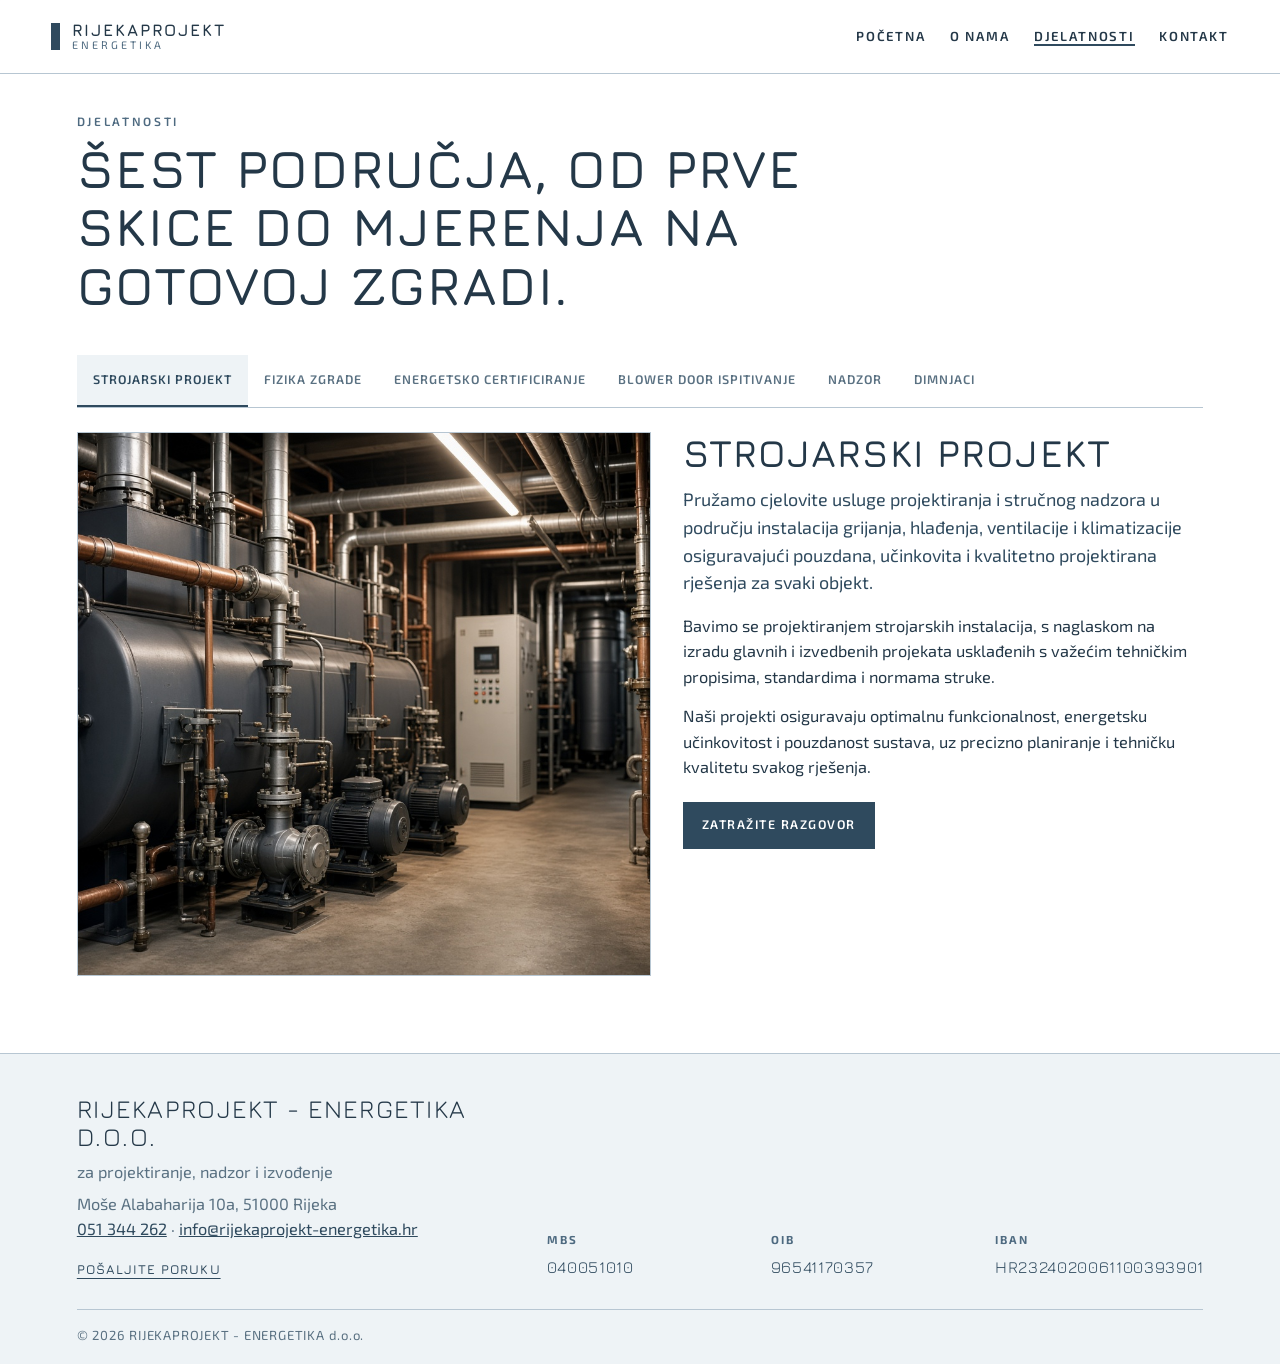
==== djelatnosti.html @ 8dcd2c35 "Initial commit" ====
<!DOCTYPE html>
<html lang="hr">
<head>
    <meta charset="UTF-8">
    <meta name="viewport" content="width=device-width, initial-scale=1">
    <title>Djelatnosti · Rijekaprojekt Energetika</title>
    <meta name="description" content="Strojarski projekt, fizika zgrade, energetsko certificiranje, blower door ispitivanje, nadzor i dimnjaci.">
    <link rel="icon" href="assets/favicon.svg" type="image/svg+xml">
    <link rel="preconnect" href="https://fonts.googleapis.com">
    <link rel="preconnect" href="https://fonts.gstatic.com" crossorigin>
    <link href="https://fonts.googleapis.com/css2?family=Exo+2:wght@400;500;600;700&family=Jura:wght@500;600;700&display=swap" rel="stylesheet">
    <link rel="stylesheet" href="assets/css/style.css?v=1795104885">
    </head>
<body class="page-services">
<a class="skip-link" href="#sadrzaj">Preskoči na sadržaj</a>
<header class="site-nav">
    <a class="brand" href="index.html">
        <span class="brand-mark" aria-hidden="true"></span>
        <span class="brand-text">
            <strong>Rijekaprojekt</strong>
            <small>Energetika</small>
        </span>
    </a>
    <button class="nav-toggle" type="button" aria-expanded="false" aria-controls="glavni-izbornik">
        <span class="nav-toggle-lines" aria-hidden="true"></span>
        <span class="visually-hidden">Izbornik</span>
    </button>
    <nav id="glavni-izbornik" class="nav-links" aria-label="Glavni izbornik">
                    <a
                href="index.html"
                            >Početna</a>
                    <a
                href="o-nama.html"
                            >O nama</a>
                    <a
                href="djelatnosti.html"
                aria-current="page"            >Djelatnosti</a>
                    <a
                href="kontakt.html"
                            >Kontakt</a>
            </nav>
</header>
        <main id="sadrzaj" class="page-main">
    <header class="page-intro">
        <p class="eyebrow">Djelatnosti</p>
        <h1>Šest područja, od prve skice do mjerenja na gotovoj zgradi.</h1>
    </header>

    <div class="service-tabs" data-tabs>
        <div class="tablist" role="tablist" aria-label="Djelatnosti">
                                            <button
                    class="tab"
                    type="button"
                    role="tab"
                    id="tab-strojarski-projekt"
                    data-slug="strojarski-projekt"
                    aria-controls="panel-strojarski-projekt"
                    aria-selected="false"
                    tabindex="-1"
                >Strojarski projekt</button>
                                            <button
                    class="tab"
                    type="button"
                    role="tab"
                    id="tab-fizika-zgrade"
                    data-slug="fizika-zgrade"
                    aria-controls="panel-fizika-zgrade"
                    aria-selected="false"
                    tabindex="-1"
                >Fizika zgrade</button>
                                            <button
                    class="tab"
                    type="button"
                    role="tab"
                    id="tab-energetsko-certificiranje"
                    data-slug="energetsko-certificiranje"
                    aria-controls="panel-energetsko-certificiranje"
                    aria-selected="false"
                    tabindex="-1"
                >Energetsko certificiranje</button>
                                            <button
                    class="tab"
                    type="button"
                    role="tab"
                    id="tab-blower-door-ispitivanje"
                    data-slug="blower-door-ispitivanje"
                    aria-controls="panel-blower-door-ispitivanje"
                    aria-selected="false"
                    tabindex="-1"
                >Blower door ispitivanje</button>
                                            <button
                    class="tab"
                    type="button"
                    role="tab"
                    id="tab-nadzor"
                    data-slug="nadzor"
                    aria-controls="panel-nadzor"
                    aria-selected="false"
                    tabindex="-1"
                >Nadzor</button>
                                            <button
                    class="tab"
                    type="button"
                    role="tab"
                    id="tab-dimnjaci"
                    data-slug="dimnjaci"
                    aria-controls="panel-dimnjaci"
                    aria-selected="false"
                    tabindex="-1"
                >Dimnjaci</button>
                    </div>

                                <section
                class="tab-panel"
                role="tabpanel"
                id="panel-strojarski-projekt"
                aria-labelledby="tab-strojarski-projekt"
                hidden
            >
                <figure>
                    <img src="assets/images/services/strojarski-projekt.jpg" alt="Kotlovnica s bojlerima, bakrenim cijevima, crpkama i razvodnim ormarom">
                </figure>
                <div class="tab-copy">
                    <h2>Strojarski projekt</h2>
                                            <p class="tab-lead">Pružamo cjelovite usluge projektiranja i stručnog nadzora u području instalacija grijanja, hlađenja, ventilacije i klimatizacije osiguravajući pouzdana, učinkovita i kvalitetno projektirana rješenja za svaki objekt.</p>
                                                    <p>Bavimo se projektiranjem strojarskih instalacija, s naglaskom na izradu glavnih i izvedbenih projekata usklađenih s važećim tehničkim propisima, standardima i normama struke.</p>
                                                    <p>Naši projekti osiguravaju optimalnu funkcionalnost, energetsku učinkovitost i pouzdanost sustava, uz precizno planiranje i tehničku kvalitetu svakog rješenja.</p>
                                                                <a class="button" href="kontakt.html">Zatražite razgovor</a>
                </div>
            </section>
                                <section
                class="tab-panel"
                role="tabpanel"
                id="panel-fizika-zgrade"
                aria-labelledby="tab-fizika-zgrade"
                hidden
            >
                <figure>
                    <img src="assets/images/services/fizika-zgrade.jpg" alt="Presjek suvremenog pročelja s toplinskom izolacijom i tihim unutarnjim prostorom">
                </figure>
                <div class="tab-copy">
                    <h2>Fizika zgrade</h2>
                                                                        <h3>Projektiranje toplinske zaštite</h3>
                            <p>Projektiramo toplinsku zaštitu zgrada kako bi se smanjili gubici energije, troškove grijanja i hlađenja te osigurali stabilnu unutarnju temperaturu tijekom cijele godine.</p>
                                                    <h3>Projektiranje zvučne zaštite</h3>
                            <p>Projektiramo rješenja koja smanjuju prodor buke izvana i između prostorija, čime se povećava privatnost i osigurava mirniji i ugodniji boravak.</p>
                                                    <h3>Kombinirano projektiranje toplinske i zvučne zaštite</h3>
                            <p>Kombiniranim pristupom toplinskoj i zvučnoj zaštiti osiguravamo energetsku učinkovitost, akustičku udobnost i usklađenost sa zakonskim propisima.</p>
                                                                <a class="button" href="kontakt.html">Zatražite razgovor</a>
                </div>
            </section>
                                <section
                class="tab-panel"
                role="tabpanel"
                id="panel-energetsko-certificiranje"
                aria-labelledby="tab-energetsko-certificiranje"
                hidden
            >
                <figure>
                    <img src="assets/images/services/energetsko-certificiranje.jpg" alt="Pročelje stambene zgrade u termovizijskim bojama koje pokazuju gubitak topline">
                </figure>
                <div class="tab-copy">
                    <h2>Energetsko certificiranje</h2>
                                            <p class="tab-lead">Pružamo stručne usluge energetskog certificiranja i energetskih pregleda zgrada s jednostavnim i složenim tehničkim sustavom, analizu potrošnje energenata, savjetovanja o poboljšanju energetske učinkovitosti zgrada te pripremu i izdavanje zakonski propisane dokumentacije.</p>
                                                                <a class="button" href="kontakt.html">Zatražite razgovor</a>
                </div>
            </section>
                                <section
                class="tab-panel"
                role="tabpanel"
                id="panel-blower-door-ispitivanje"
                aria-labelledby="tab-blower-door-ispitivanje"
                hidden
            >
                <figure>
                    <img src="assets/images/services/blower-door.jpg" alt="Ventilator za ispitivanje zrakopropusnosti ugrađen u vrata kuće">
                </figure>
                <div class="tab-copy">
                    <h2>Blower door ispitivanje</h2>
                                            <p class="tab-lead">Blower door test je precizna dijagnostička metoda kojom mjerimo zrakopropusnost zgrada. Omogućuje otkrivanje svih mjesta kroz koja zrak može neplanirano ulaziti ili izlaziti iz prostora — spojeva zidova, vrata i prozora, prodora instalacija i pukotina.</p>
                                                    <p>Ispitivanjem se provjerava kvaliteta brtvljenja zgrade, a zadovoljavanjem propisanih standarda utječe se na povećanje energetske učinkovitosti, smanjenje troškova grijanja i hlađenja te poboljšanje udobnosti unutarnjeg prostora.</p>
                                                    <p>Ugradnja prozora, vrata i ostakljenih stijena mora biti izvedena prema RAL principima kako bi se osigurala visoka razina brtvljenja spojeva između krila i okvira te okvira i građevinskog otvora. Time se postiže minimalna razina zrakopropusnosti i dugoročno sprječava pojava površinske kondenzacije uzrokovane toplinskim mostom kao i pojava građevinskih šteta zbog unutrašnje kondenzacije.</p>
                                                                <a class="button" href="kontakt.html">Zatražite razgovor</a>
                </div>
            </section>
                                <section
                class="tab-panel"
                role="tabpanel"
                id="panel-nadzor"
                aria-labelledby="tab-nadzor"
                hidden
            >
                <figure>
                    <img src="assets/images/services/nadzor.jpg" alt="Nadzor ugradnje ventilacijskih kanala i cijevi na gradilištu">
                </figure>
                <div class="tab-copy">
                    <h2>Nadzor</h2>
                                            <p class="tab-lead">Nudimo profesionalne usluge stručnog nadzora strojarskih instalacija, s naglaskom na usklađenost izvedenih radova s glavnim i izvedbenim projektima i trenutno važećim tehničkim propisima. Kroz sustavan nadzor osiguravamo kvalitetu, funkcionalnost i pouzdanost sustava, uz pravovremeno otkrivanje i otklanjanje mogućih nepravilnosti tijekom izvođenja radova. Specijalizirani smo za planiranje, praćenje i kontrolu radova kako bismo osigurali vrhunsku kvalitetu, sigurnost i energetsku učinkovitost svakog projekta.</p>
                                                                <a class="button" href="kontakt.html">Zatražite razgovor</a>
                </div>
            </section>
                                <section
                class="tab-panel"
                role="tabpanel"
                id="panel-dimnjaci"
                aria-labelledby="tab-dimnjaci"
                hidden
            >
                <figure>
                    <img src="assets/images/services/dimnjaci.jpg" alt="Nehrđajući dimnjaci na krovu zidane kotlovnice">
                </figure>
                <div class="tab-copy">
                    <h2>Dimnjaci</h2>
                                            <p class="tab-lead">Izračun uzgona dimnjaka omogućuje pravilno dimenzioniranje i planiranje dimnjaka kako bi se osigurao učinkoviti izlaz dimnih plinova, čime se jamči optimalan rad i sprječava povrat dima u prostorije. Osim projektiranja novih, važna je i provjera postojećih dimnjaka radi sigurnosti, ispravnog rada sustava grijanja i zaštite zdravlja korisnika.</p>
                                                                <a class="button" href="kontakt.html">Zatražite razgovor</a>
                </div>
            </section>
            </div>
</main>
<footer class="site-footer">
    <div class="footer-inner">
        <div class="footer-brand">
            <p class="footer-name">RIJEKAPROJEKT - ENERGETIKA d.o.o.</p>
            <p class="footer-note">za projektiranje, nadzor i izvođenje</p>
            <p class="footer-address">
                Moše Alabaharija 10a, 51000 Rijeka<br>
                <a href="tel:+38551344262">051 344 262</a>
                · <a href="mailto:info@rijekaprojekt-energetika.hr">info@rijekaprojekt-energetika.hr</a>
            </p>
            <p class="footer-contact"><a href="kontakt.html#kontakt-obrazac">Pošaljite poruku</a></p>
        </div>
        <dl class="legal">
            <div>
                <dt>MBS</dt>
                <dd>040051010</dd>
            </div>
            <div>
                <dt>OIB</dt>
                <dd>96541170357</dd>
            </div>
            <div>
                <dt>IBAN</dt>
                <dd>HR2324020061100393901</dd>
            </div>
        </dl>
    </div>
    <p class="footer-copy">© 2026 RIJEKAPROJEKT - ENERGETIKA d.o.o.</p>
</footer>
<script src="assets/js/main.js?v=1795104885"></script>
</body>
</html>
---- assets/css/style.css ----
:root {
    --white: #ffffff;
    --mist: #eef3f6;
    --panel: #e4ebf0;
    --ink: #243848;
    --ink-soft: #5a7182;
    --line: #b7c6d2;
    --blue: #4e6a80;
    --blue-deep: #2f4a5e;
    --display: "Jura", "Exo 2", "Segoe UI", sans-serif;
    --sans: "Exo 2", "Segoe UI", sans-serif;
    --nav: 4.6rem;
}

* { box-sizing: border-box; border-radius: 0; }

html { scroll-behavior: smooth; overflow-x: clip; }

body {
    margin: 0;
    overflow-x: clip;
    background-color: var(--white);
    background-image:
        linear-gradient(rgba(78, 106, 128, 0.07) 1px, transparent 1px),
        linear-gradient(90deg, rgba(78, 106, 128, 0.07) 1px, transparent 1px);
    background-size: 42px 42px;
    color: var(--ink);
    font-family: var(--sans);
    font-weight: 400;
    font-size: 1.02rem;
    line-height: 1.55;
}

img { max-width: 100%; display: block; }

a { color: inherit; }

h1, h2, h3 {
    font-family: var(--display);
    font-weight: 600;
    letter-spacing: 0.03em;
    line-height: 1.08;
    text-transform: uppercase;
}

p { margin: 0; }

::selection {
    background: #c5d5e2;
    color: var(--ink);
}

.skip-link {
    position: absolute;
    left: 1rem;
    top: -4rem;
    z-index: 100;
    background: var(--blue-deep);
    color: var(--white);
    padding: 0.6rem 0.9rem;
}

.skip-link:focus { top: 1rem; }

.visually-hidden {
    position: absolute;
    width: 1px;
    height: 1px;
    padding: 0;
    margin: -1px;
    overflow: hidden;
    clip: rect(0, 0, 0, 0);
    border: 0;
}

.site-nav {
    position: fixed;
    top: 0;
    left: 0;
    right: 0;
    z-index: 40;
    display: flex;
    align-items: center;
    justify-content: space-between;
    gap: 1rem;
    min-height: var(--nav);
    padding: 0.7rem 4vw;
    color: var(--ink);
    background: rgba(255, 255, 255, 0.94);
    border-bottom: 1px solid var(--line);
    backdrop-filter: blur(10px);
}

.page-about .site-nav,
.page-services .site-nav,
.page-contact .site-nav {
    position: sticky;
}

.brand {
    display: flex;
    align-items: center;
    gap: 0.75rem;
    text-decoration: none;
}

.brand-mark {
    width: 0.55rem;
    height: 1.7rem;
    background: var(--blue-deep);
}

.brand-text {
    display: flex;
    flex-direction: column;
    line-height: 1.05;
}

.brand-text strong {
    font-family: var(--display);
    font-size: 1.05rem;
    font-weight: 700;
    letter-spacing: 0.12em;
    text-transform: uppercase;
}

.brand-text small {
    font-size: 0.68rem;
    letter-spacing: 0.28em;
    text-transform: uppercase;
    color: var(--blue);
}

.nav-links {
    display: flex;
    gap: 1.5rem;
}

.nav-links a {
    text-decoration: none;
    font-size: 0.82rem;
    font-weight: 600;
    letter-spacing: 0.14em;
    text-transform: uppercase;
}

.nav-links a[aria-current="page"] {
    box-shadow: inset 0 -2px 0 var(--blue-deep);
}

.nav-toggle {
    display: none;
    width: 2.5rem;
    height: 2.5rem;
    border: 1px solid var(--blue-deep);
    background: var(--white);
    color: var(--blue-deep);
}

.nav-toggle-lines,
.nav-toggle-lines::before,
.nav-toggle-lines::after {
    display: block;
    width: 1rem;
    height: 1.5px;
    background: currentColor;
    position: relative;
}

.nav-toggle-lines { margin: 0 auto; }

.nav-toggle-lines::before,
.nav-toggle-lines::after {
    content: "";
    position: absolute;
    left: 0;
}

.nav-toggle-lines::before { top: -5px; }
.nav-toggle-lines::after { top: 5px; }

.hero {
    position: relative;
    min-height: 100svh;
    background: var(--mist);
    color: var(--ink);
    overflow: hidden;
}

#hero-canvas {
    position: absolute;
    inset: 0;
    width: 100%;
    height: 100%;
    display: block;
}

.hero-scrim {
    position: absolute;
    inset: 0;
    background:
        linear-gradient(90deg, rgba(255, 255, 255, 0.96) 0%, rgba(255, 255, 255, 0.86) 32%, rgba(238, 243, 246, 0.28) 56%, rgba(238, 243, 246, 0) 74%),
        linear-gradient(180deg, rgba(255, 255, 255, 0.7), transparent 18%);
}

.hero-copy {
    position: relative;
    z-index: 2;
    min-height: 100svh;
    display: flex;
    align-items: center;
    padding: calc(var(--nav) + 1rem) 6vw 4rem;
}

.hero-copy-inner {
    width: min(40rem, 100%);
    border-left: 3px solid var(--blue-deep);
    padding-left: 1.3rem;
}

.hero h1 {
    margin: 0 0 1.1rem;
    color: var(--blue-deep);
    font-size: clamp(2.7rem, 5.6vw, 5.1rem);
    font-weight: 700;
}

.hero-lead,
.hero-mark {
    display: block;
}

.hero-lead {
    color: #f0a04a;
}

.hero-mark {
    font-size: 0.62em;
}

.hero-copy p {
    margin: 0;
    max-width: 38rem;
    font-size: 1.05rem;
    line-height: 1.6;
    color: var(--ink);
}

.hero-loader {
    position: absolute;
    z-index: 3;
    left: 6vw;
    bottom: 1.6rem;
    width: min(22rem, 80vw);
    transition: opacity 0.6s ease;
}

.hero-loader.is-done {
    opacity: 0;
    pointer-events: none;
}

.hero-loader p {
    margin: 0 0 0.45rem;
    font-size: 0.75rem;
    letter-spacing: 0.16em;
    text-transform: uppercase;
    color: var(--blue);
}

.hero-loader-track {
    height: 2px;
    background: var(--line);
}

.hero-loader-track span {
    display: block;
    height: 100%;
    width: 0;
    background: var(--blue-deep);
}

.clients {
    background: transparent;
    margin-bottom: 2.6rem;
}

.clients-label {
    display: flex;
    justify-content: space-between;
    gap: 1rem;
    align-items: baseline;
    padding: 1.2rem 6vw 0.35rem;
}

.clients-label h2 {
    margin: 0;
    font-size: 1.15rem;
}

.clients-label p {
    color: var(--ink-soft);
    font-size: 0.92rem;
}

.marquee {
    overflow: hidden;
    padding: 0.2rem 0 0.8rem;
}

.marquee-track {
    display: flex;
    width: max-content;
    /* Logos travel toward the right and the duplicated half makes the loop seamless. */
    animation: marquee-left-to-right 160s linear infinite;
}

.marquee:hover .marquee-track,
.marquee:focus-within .marquee-track {
    animation-play-state: paused;
}

@keyframes marquee-left-to-right {
    from { transform: translateX(-50%); }
    to { transform: translateX(0); }
}

.logo-item {
    display: flex;
    align-items: center;
    height: 5.4rem;
    padding: 0 1.5rem;
    border-right: 1px solid var(--line);
}

.logo-item img {
    height: 3.6rem;
    width: auto;
    max-width: 14rem;
    object-fit: contain;
}

.work {
    padding: 4.2rem 6vw 5rem;
}

.work-head,
.page-intro {
    display: flex;
    justify-content: space-between;
    gap: 1.5rem;
    align-items: flex-end;
}

.eyebrow {
    margin: 0 0 0.55rem;
    color: var(--blue);
    font-size: 0.75rem;
    font-weight: 600;
    letter-spacing: 0.22em;
    text-transform: uppercase;
}

.work h2,
.page-intro h1 {
    margin: 0;
}

.work h2 { font-size: clamp(1.8rem, 3.4vw, 2.8rem); }

.text-link {
    color: var(--blue-deep);
    font-weight: 600;
    letter-spacing: 0.08em;
    text-transform: uppercase;
    font-size: 0.82rem;
    text-underline-offset: 0.28em;
}

.card-grid {
    display: grid;
    grid-template-columns: repeat(3, 1fr);
    gap: 0;
    margin-top: 1.6rem;
    border-top: 1px solid var(--line);
    border-left: 1px solid var(--line);
    background: var(--white);
}

.flip-card {
    display: block;
    height: 20rem;
    perspective: 1400px;
    text-decoration: none;
    color: var(--ink);
    border-right: 1px solid var(--line);
    border-bottom: 1px solid var(--line);
    background: var(--white);
}

.flip-inner {
    position: relative;
    display: block;
    height: 100%;
    transform-style: preserve-3d;
    transition: transform 0.55s cubic-bezier(0.2, 0.7, 0.2, 1);
}

.flip-card:hover .flip-inner,
.flip-card:focus-visible .flip-inner,
.flip-card.is-flipped .flip-inner {
    transform: rotateY(180deg);
}

.flip-face {
    position: absolute;
    inset: 0;
    display: flex;
    flex-direction: column;
    justify-content: space-between;
    backface-visibility: hidden;
    overflow: hidden;
}

.flip-front {
    padding: 1.15rem 1.2rem 1.25rem;
    background:
        linear-gradient(135deg, transparent 0 18px, var(--blue) 18px 19px, transparent 19px),
        var(--white);
}

.card-index {
    font-family: var(--display);
    font-size: 0.78rem;
    letter-spacing: 0.2em;
    color: var(--blue);
}

.card-title {
    font-family: var(--display);
    font-size: clamp(1.45rem, 2vw, 1.9rem);
    line-height: 1.08;
    letter-spacing: 0.04em;
    text-transform: uppercase;
    max-width: 12ch;
}

.flip-back {
    transform: rotateY(180deg);
    background: var(--mist);
}

.flip-back img {
    width: 100%;
    height: 100%;
    object-fit: cover;
}

.facts {
    background: var(--mist);
    border-top: 1px solid var(--line);
    border-bottom: 1px solid var(--line);
}

.facts ul {
    list-style: none;
    display: grid;
    grid-template-columns: repeat(3, 1fr);
    margin: 0;
    padding: 0;
}

.facts li {
    display: flex;
    flex-direction: column;
    gap: 0.45rem;
    padding: 2.6rem 6vw;
    border-right: 1px solid var(--line);
}

.facts li:last-child { border-right: 0; }

.facts-value {
    font-family: var(--display);
    font-size: clamp(2.8rem, 5vw, 4.4rem);
    line-height: 0.9;
    letter-spacing: 0.04em;
    color: var(--blue-deep);
}

.facts-name {
    font-family: var(--display);
    font-size: 0.82rem;
    font-weight: 600;
    letter-spacing: 0.16em;
    text-transform: uppercase;
    color: var(--blue);
}

.card-caption {
    position: absolute;
    left: 0;
    right: 0;
    bottom: 0;
    padding: 0.75rem 1rem;
    background: rgba(255, 255, 255, 0.92);
    color: var(--blue-deep);
    font-family: var(--display);
    font-size: 1rem;
    letter-spacing: 0.06em;
    text-transform: uppercase;
}

.page-main {
    padding: 2.4rem 6vw 4.8rem;
    background: var(--white);
}

.page-intro {
    display: block;
    max-width: 52rem;
    margin-bottom: 2.6rem;
}

.page-intro h1 {
    font-size: clamp(2.1rem, 4.2vw, 3.6rem);
}

.about-grid {
    display: block;
    max-width: 46rem;
}

.about-lead {
    font-family: var(--display);
    font-size: clamp(1.25rem, 1.8vw, 1.55rem);
    line-height: 1.3;
    letter-spacing: 0.03em;
    text-transform: uppercase;
}

.about-copy p + p,
.about-copy ul + p { margin-top: 1rem; }

.about-copy ul {
    list-style: none;
    margin: 0.85rem 0 0;
    padding: 0;
}

.about-copy li {
    margin-top: 0.35rem;
    padding-left: 0.9rem;
    border-left: 2px solid var(--blue);
}

.timeline {
    list-style: none;
    margin: 3.5rem 0 0;
    padding: 0;
    display: grid;
    grid-template-columns: repeat(4, 1fr);
    gap: 0;
    border-top: 1px solid var(--line);
    border-left: 1px solid var(--line);
}

.timeline li {
    padding: 1.1rem 1rem 1.3rem;
    border-right: 1px solid var(--line);
    border-bottom: 1px solid var(--line);
    background: var(--white);
}

.timeline span {
    display: block;
    margin-bottom: 0.7rem;
    color: var(--blue);
    font-family: var(--display);
    letter-spacing: 0.14em;
    text-transform: uppercase;
}

.timeline h2 {
    margin: 0 0 0.55rem;
    font-size: 1.2rem;
}

.about-close {
    margin-top: 3rem;
    padding: 1.6rem;
    background: var(--mist);
    color: var(--ink);
    border: 1px solid var(--line);
    display: grid;
    gap: 1rem;
    max-width: 46rem;
}

.about-close h2 { margin: 0; font-size: 1.5rem; }

.button {
    display: inline-flex;
    align-items: center;
    justify-content: center;
    width: fit-content;
    padding: 0.8rem 1.1rem;
    background: var(--blue-deep);
    color: var(--white);
    text-decoration: none;
    border: 1px solid var(--blue-deep);
    font: inherit;
    font-weight: 600;
    letter-spacing: 0.12em;
    text-transform: uppercase;
    font-size: 0.78rem;
    cursor: pointer;
}

.button:hover { background: var(--blue); border-color: var(--blue); }

.service-tabs { margin-top: 0.5rem; }

.tablist {
    display: flex;
    gap: 0;
    overflow-x: auto;
    border-bottom: 1px solid var(--line);
}

.tab {
    flex: 0 0 auto;
    border: 0;
    border-bottom: 2px solid transparent;
    background: transparent;
    color: var(--ink-soft);
    font: inherit;
    font-weight: 600;
    letter-spacing: 0.08em;
    text-transform: uppercase;
    font-size: 0.78rem;
    padding: 0.95rem 1rem;
    cursor: pointer;
}

.tab[aria-selected="true"] {
    color: var(--blue-deep);
    border-bottom-color: var(--blue-deep);
    background: var(--mist);
}

.tab:focus-visible,
.flip-card:focus-visible,
.button:focus-visible,
.nav-links a:focus-visible,
.text-link:focus-visible,
.nav-toggle:focus-visible,
input:focus-visible,
textarea:focus-visible {
    outline: 2px solid var(--blue);
    outline-offset: 2px;
}

.tab-panel:not([hidden]) {
    display: grid;
    grid-template-columns: 1.05fr 0.95fr;
    gap: 2rem;
    padding-top: 1.5rem;
    align-items: start;
}

.tab-panel figure { margin: 0; }

.tab-panel img {
    width: 100%;
    height: min(34rem, 70vh);
    object-fit: cover;
    border: 1px solid var(--line);
}

.tab-copy h2 {
    margin: 0 0 0.8rem;
    font-size: clamp(1.8rem, 3vw, 2.6rem);
}

.tab-copy h3 {
    margin: 1.15rem 0 0.35rem;
    font-size: 1.05rem;
    letter-spacing: 0.04em;
}

.tab-lead {
    font-size: 1.12rem;
    margin-bottom: 1rem;
    color: var(--blue-deep);
}

.tab-copy p + p { margin-top: 0.9rem; }

.tab-copy .button { margin-top: 1.4rem; }

.contact-layout {
    display: grid;
    grid-template-columns: 1.15fr 0.85fr;
    gap: 2.5rem;
    align-items: start;
}

.contact-form,
.contact-aside {
    display: grid;
    gap: 0.7rem;
}

.contact-aside {
    padding: 1.3rem;
    background: var(--mist);
    border: 1px solid var(--line);
}

.contact-form label {
    margin-top: 0.4rem;
    font-size: 0.78rem;
    font-weight: 600;
    letter-spacing: 0.1em;
    text-transform: uppercase;
    color: var(--blue);
}

.contact-form label span {
    color: var(--ink-soft);
    letter-spacing: 0.04em;
    text-transform: none;
    font-weight: 400;
}

.contact-form input,
.contact-form textarea {
    width: 100%;
    border: 1px solid var(--line);
    background: var(--white);
    color: var(--ink);
    font: inherit;
    padding: 0.8rem 0.85rem;
}

.contact-form input.is-invalid {
    border-color: var(--blue-deep);
    box-shadow: inset 3px 0 0 var(--blue-deep);
}

.field-error {
    margin: 0.35rem 0 0;
    color: var(--blue-deep);
    font-size: 0.85rem;
    letter-spacing: 0.02em;
}

.hp {
    position: absolute;
    left: -9999px;
    height: 0;
    overflow: hidden;
}

.form-errors,
.form-success {
    padding: 0.9rem 1rem;
    border: 1px solid var(--line);
    background: var(--mist);
}

.form-errors {
    border-left: 3px solid var(--blue-deep);
}

.form-success {
    border-left: 3px solid var(--blue);
}

.form-errors ul {
    margin: 0.4rem 0 0;
    padding-left: 1.1rem;
}

.contact-name {
    font-family: var(--display);
    font-size: 1.35rem;
    line-height: 1.15;
    letter-spacing: 0.05em;
    text-transform: uppercase;
}

.contact-aside address { font-style: normal; }

.office-map {
    display: block;
    width: 100%;
    height: 11rem;
    border: 1px solid var(--line);
    background: var(--panel);
}

.contact-lines {
    list-style: none;
    margin: 0.4rem 0 0;
    padding: 0;
}

.contact-lines a { text-underline-offset: 0.2em; }

.site-footer {
    background: var(--mist);
    color: var(--ink);
    padding: 2.6rem 6vw 1.2rem;
    border-top: 1px solid var(--line);
}

.footer-inner {
    display: grid;
    grid-template-columns: 0.8fr 1.2fr;
    gap: 2rem;
    align-items: end;
}

.footer-name {
    font-family: var(--display);
    font-size: clamp(1.3rem, 2vw, 1.8rem);
    line-height: 1.1;
    letter-spacing: 0.06em;
    text-transform: uppercase;
}

.footer-note,
.footer-address {
    color: var(--ink-soft);
    margin-top: 0.45rem;
}

.footer-address a,
.footer-contact a { color: var(--blue-deep); }

.footer-contact {
    margin: 0.85rem 0 0;
}

.footer-contact a {
    font-family: var(--display);
    font-size: 0.82rem;
    font-weight: 600;
    letter-spacing: 0.08em;
    text-transform: uppercase;
    text-underline-offset: 0.28em;
}

.legal {
    display: grid;
    grid-template-columns: repeat(3, minmax(0, 1fr));
    gap: 1rem;
    margin: 0;
}

.legal dt {
    color: var(--blue);
    letter-spacing: 0.18em;
    font-size: 0.72rem;
    font-weight: 700;
}

.legal dd {
    margin: 0.35rem 0 0;
    font-family: var(--display);
    font-size: clamp(0.95rem, 1.3vw, 1.15rem);
    letter-spacing: 0.04em;
    white-space: nowrap;
    color: var(--blue-deep);
}

.legal > div { min-width: 0; }

.legal-compact {
    margin-top: 0.6rem;
    grid-template-columns: 1fr 1fr;
}

.legal-compact > div:last-child { grid-column: 1 / -1; }

.legal-compact dd { font-size: 0.95rem; }

.footer-copy {
    margin-top: 1.8rem;
    padding-top: 0.9rem;
    border-top: 1px solid var(--line);
    color: var(--ink-soft);
    font-size: 0.82rem;
    letter-spacing: 0.06em;
}

@media (max-width: 980px) {
    .card-grid,
    .timeline,
    .about-grid,
    .tab-panel:not([hidden]),
    .contact-layout,
    .footer-inner {
        grid-template-columns: 1fr;
    }

    .card-grid,
    .timeline { grid-template-columns: 1fr 1fr; }

    .tab-panel img { height: 18rem; }
}

@media (max-width: 760px) {
    .nav-toggle { display: inline-flex; align-items: center; justify-content: center; }

    .nav-links {
        display: none;
        position: absolute;
        top: 100%;
        left: 0;
        right: 0;
        flex-direction: column;
        gap: 0;
        padding: 0.3rem 4vw 0.8rem;
        background: var(--white);
        border-bottom: 1px solid var(--line);
    }

    .nav-links.is-open { display: flex; }

    .nav-links a { padding: 0.75rem 0; }

    .nav-links a[aria-current="page"] {
        box-shadow: none;
        text-decoration: underline;
        text-decoration-color: var(--blue-deep);
        text-decoration-thickness: 2px;
        text-underline-offset: 0.35em;
    }

    .hero-scrim {
        background: linear-gradient(180deg, rgba(238, 243, 246, 0.2) 8%, rgba(255, 255, 255, 0.94) 62%);
    }

    .hero-copy { align-items: flex-end; }

    .hero h1 { font-size: 2.5rem; }

    .card-grid,
    .timeline,
    .legal,
    .facts ul { grid-template-columns: 1fr; }

    .facts li {
        border-right: 0;
        border-bottom: 1px solid var(--line);
        padding: 1.6rem 6vw;
    }

    .facts li:last-child { border-bottom: 0; }

    .clients-label,
    .work-head { flex-direction: column; align-items: flex-start; }

    .flip-card { height: 16.5rem; }
}

@media (hover: none) {
    .flip-card:hover .flip-inner { transform: none; }
}

html.reveal-ready .reveal {
    opacity: 0;
    transition: opacity 1.25s cubic-bezier(0.22, 0.61, 0.36, 1);
    transition-delay: var(--reveal-delay, 0ms);
}

html.reveal-ready .reveal.is-inview {
    opacity: 1;
}

@media (prefers-reduced-motion: reduce) {
    html { scroll-behavior: auto; }

    .marquee-track { animation: none; flex-wrap: wrap; width: auto; }

    .logo-item[data-copy="2"] { display: none; }

    .flip-inner { transition: none; }

    html.reveal-ready .reveal {
        opacity: 1;
        transition: none;
    }
}
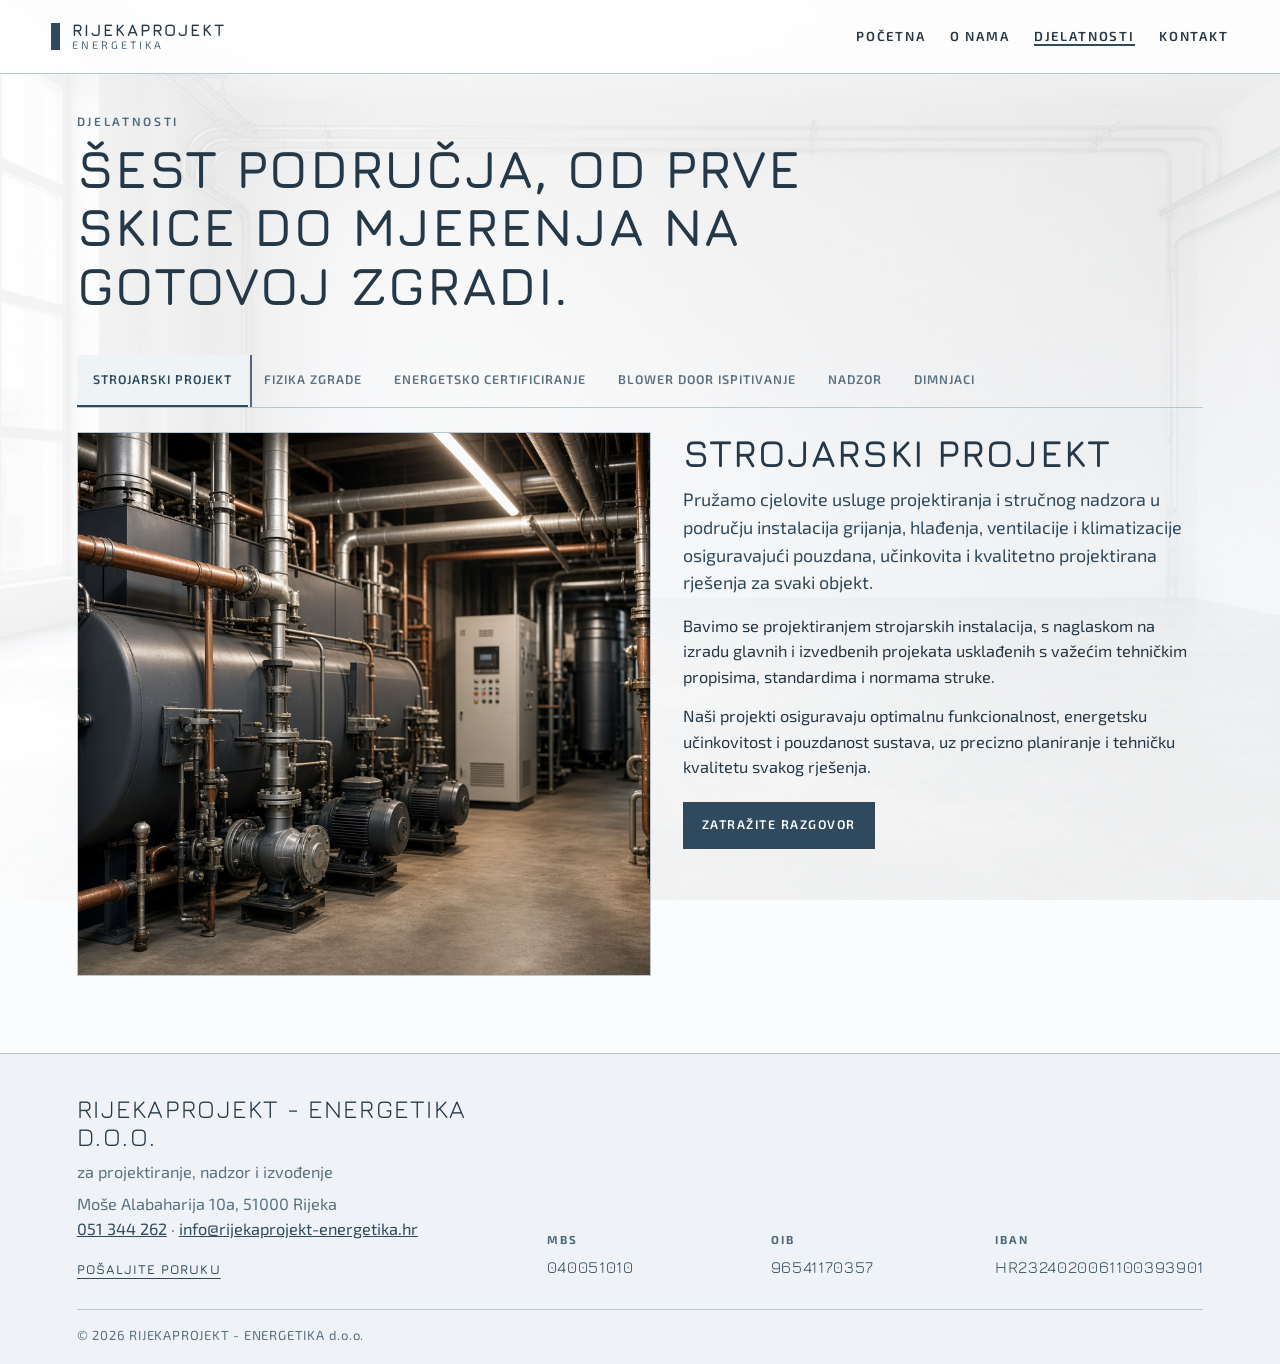
==== commit 870f38c2: "Make the boiler easier to handle and soften the page background. The model is now a draggable model-" ====
--- a/djelatnosti.html
+++ b/djelatnosti.html
@@ -9,7 +9,7 @@
     <link rel="preconnect" href="https://fonts.googleapis.com">
     <link rel="preconnect" href="https://fonts.gstatic.com" crossorigin>
     <link href="https://fonts.googleapis.com/css2?family=Exo+2:wght@400;500;600;700&family=Jura:wght@500;600;700&display=swap" rel="stylesheet">
-    <link rel="stylesheet" href="assets/css/style.css?v=1795104885">
+    <link rel="stylesheet" href="assets/css/style.css?v=1795429200">
     </head>
 <body class="page-services">
 <a class="skip-link" href="#sadrzaj">Preskoči na sadržaj</a>
@@ -246,7 +246,7 @@
     </div>
     <p class="footer-copy">© 2026 RIJEKAPROJEKT - ENERGETIKA d.o.o.</p>
 </footer>
-<script src="assets/js/main.js?v=1795104885"></script>
+<script src="assets/js/main.js?v=1795429200"></script>
 </body>
 </html>
     
--- a/assets/css/style.css
+++ b/assets/css/style.css
@@ -14,16 +14,18 @@
 
 * { box-sizing: border-box; border-radius: 0; }
 
-html { scroll-behavior: smooth; overflow-x: clip; }
+html {
+    scroll-behavior: smooth;
+    overflow-x: clip;
+    background-color: #f4f7f9;
+}
 
 body {
+    position: relative;
+    z-index: 0;
     margin: 0;
     overflow-x: clip;
-    background-color: var(--white);
-    background-image:
-        linear-gradient(rgba(78, 106, 128, 0.07) 1px, transparent 1px),
-        linear-gradient(90deg, rgba(78, 106, 128, 0.07) 1px, transparent 1px);
-    background-size: 42px 42px;
+    background: transparent;
     color: var(--ink);
     font-family: var(--sans);
     font-weight: 400;
@@ -44,6 +46,17 @@
 }
 
 p { margin: 0; }
+
+body::before {
+    content: "";
+    position: fixed;
+    inset: 0;
+    z-index: -1;
+    pointer-events: none;
+    background:
+        linear-gradient(180deg, rgba(255, 255, 255, 0.42) 0%, rgba(238, 243, 246, 0.22) 48%, rgba(255, 255, 255, 0.5) 100%),
+        url("../images/atmosphere-room.jpg") center / cover no-repeat;
+}
 
 ::selection {
     background: #c5d5e2;
@@ -187,17 +200,25 @@
     overflow: hidden;
 }
 
-#hero-canvas {
+#hero-model {
     position: absolute;
     inset: 0;
     width: 100%;
     height: 100%;
-    display: block;
+    background: var(--mist);
+    --poster-color: transparent;
+    --progress-bar-height: 0px;
+    cursor: grab;
+}
+
+#hero-model:active {
+    cursor: grabbing;
 }
 
 .hero-scrim {
     position: absolute;
     inset: 0;
+    pointer-events: none;
     background:
         linear-gradient(90deg, rgba(255, 255, 255, 0.96) 0%, rgba(255, 255, 255, 0.86) 32%, rgba(238, 243, 246, 0.28) 56%, rgba(238, 243, 246, 0) 74%),
         linear-gradient(180deg, rgba(255, 255, 255, 0.7), transparent 18%);
@@ -210,6 +231,16 @@
     display: flex;
     align-items: center;
     padding: calc(var(--nav) + 1rem) 6vw 4rem;
+    pointer-events: none;
+}
+
+.hero-scroll {
+    position: absolute;
+    z-index: 2;
+    top: 0;
+    bottom: 0;
+    left: 0;
+    width: 42%;
 }
 
 .hero-copy-inner {
@@ -406,10 +437,15 @@
     transition: transform 0.55s cubic-bezier(0.2, 0.7, 0.2, 1);
 }
 
-.flip-card:hover .flip-inner,
 .flip-card:focus-visible .flip-inner,
 .flip-card.is-flipped .flip-inner {
     transform: rotateY(180deg);
+}
+
+@media (hover: hover) and (pointer: fine) {
+    .flip-card:hover .flip-inner {
+        transform: rotateY(180deg);
+    }
 }
 
 .flip-face {
@@ -457,7 +493,7 @@
 }
 
 .facts {
-    background: var(--mist);
+    background: rgba(238, 243, 246, 0.72);
     border-top: 1px solid var(--line);
     border-bottom: 1px solid var(--line);
 }
@@ -513,7 +549,7 @@
 
 .page-main {
     padding: 2.4rem 6vw 4.8rem;
-    background: var(--white);
+    background: rgba(255, 255, 255, 0.62);
 }
 
 .page-intro {
@@ -626,6 +662,26 @@
     gap: 0;
     overflow-x: auto;
     border-bottom: 1px solid var(--line);
+    scrollbar-width: none;
+    -ms-overflow-style: none;
+}
+
+.tablist::-webkit-scrollbar {
+    display: none;
+}
+
+@media (max-width: 760px) {
+    .tablist,
+    .tablist .tab {
+        touch-action: pan-x;
+    }
+
+    .tablist .tab { cursor: grab; }
+
+    .tablist.is-dragging .tab {
+        cursor: grabbing;
+        user-select: none;
+    }
 }
 
 .tab {
@@ -810,7 +866,7 @@
 .contact-lines a { text-underline-offset: 0.2em; }
 
 .site-footer {
-    background: var(--mist);
+    background: rgba(238, 243, 246, 0.78);
     color: var(--ink);
     padding: 2.6rem 6vw 1.2rem;
     border-top: 1px solid var(--line);
@@ -946,6 +1002,12 @@
 
     .hero-copy { align-items: flex-end; }
 
+    .hero-scroll {
+        top: auto;
+        width: 100%;
+        height: 42%;
+    }
+
     .hero h1 { font-size: 2.5rem; }
 
     .card-grid,
@@ -967,10 +1029,6 @@
     .flip-card { height: 16.5rem; }
 }
 
-@media (hover: none) {
-    .flip-card:hover .flip-inner { transform: none; }
-}
-
 html.reveal-ready .reveal {
     opacity: 0;
     transition: opacity 1.25s cubic-bezier(0.22, 0.61, 0.36, 1);
